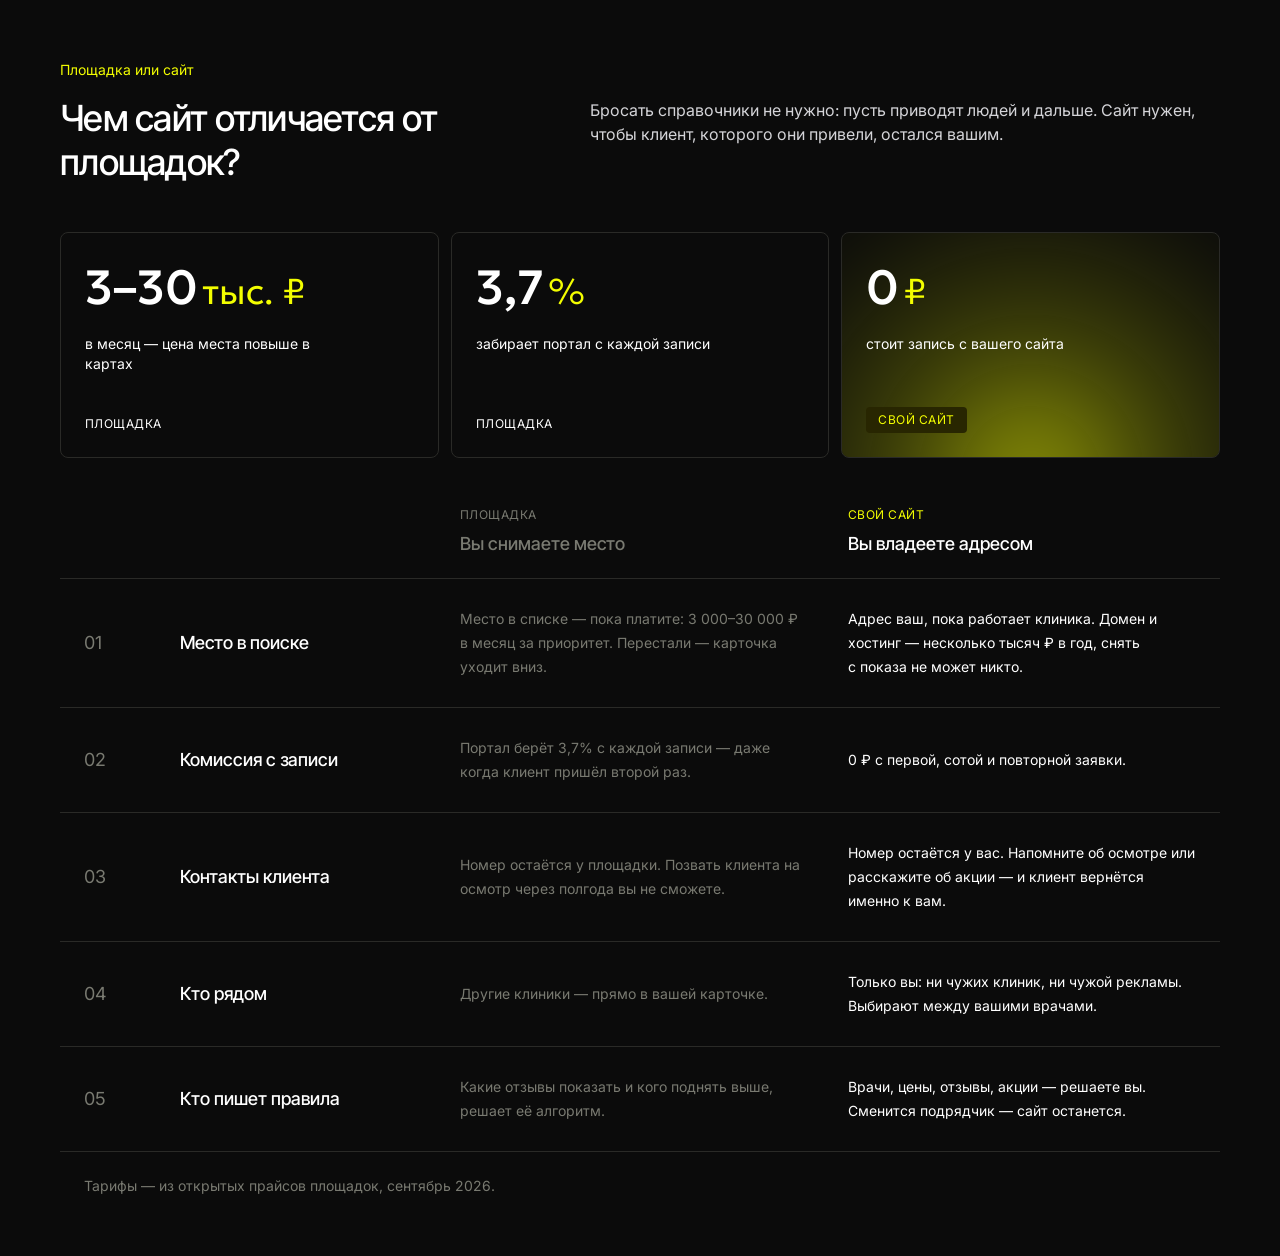
==== index.html @ f465b87d "zeeframes-vs: platform vs own site block" ====
<!DOCTYPE html>
<html lang="ru">
<head>
    <meta charset="UTF-8">
    <meta name="viewport" content="width=device-width, initial-scale=1">
    <title>Площадка или свой сайт — ZeeFrames</title>
    <link rel="preconnect" href="https://fonts.googleapis.com">
    <link rel="preconnect" href="https://fonts.gstatic.com" crossorigin>
    <link href="https://fonts.googleapis.com/css2?family=Geologica:wght@300;400;500&family=Inter+Tight:wght@400;500;600&family=Inter:wght@400;500;600&display=swap" rel="stylesheet">
    <link rel="stylesheet" href="vs.css?v=1">
    <style>html, body { margin: 0; background: #0B0B0B; }</style>
</head>
<body>
<script>if (/[?&]theme=light/.test(location.search)) document.addEventListener("DOMContentLoaded", function () { document.querySelector(".zvs").classList.add("zvs--light"); document.body.style.background = "#FAF9F4"; });</script>

<section class="zvs" id="platform-vs-site" aria-labelledby="zvs-title">
    <div class="zvs-container">

        <header class="zvs-head">
            <div>
                <p class="zvs-eyebrow">Площадка или сайт</p>
                <h2 class="zvs-title" id="zvs-title">Чем сайт отличается от площадок?</h2>
            </div>
            <p class="zvs-desc">Бросать справочники не нужно: пусть приводят людей и дальше. Сайт нужен, чтобы клиент, которого они привели, остался вашим.</p>
        </header>

        <ul class="zvs-stats">
            <li class="zvs-stat">
                <div>
                    <p class="zvs-num">3–30<em>тыс.&nbsp;₽</em></p>
                    <p class="zvs-num-label">в месяц — цена места повыше в картах</p>
                </div>
                <span class="zvs-tag">Площадка</span>
            </li>
            <li class="zvs-stat">
                <div>
                    <p class="zvs-num">3,7<em>%</em></p>
                    <p class="zvs-num-label">забирает портал с каждой записи</p>
                </div>
                <span class="zvs-tag">Площадка</span>
            </li>
            <li class="zvs-stat zvs-stat--hero">
                <div>
                    <p class="zvs-num">0<em>₽</em></p>
                    <p class="zvs-num-label">стоит запись с вашего сайта</p>
                </div>
                <span class="zvs-tag">Свой сайт</span>
            </li>
        </ul>

        <div class="zvs-cols" aria-hidden="true">
            <span><span class="zvs-col-label">Площадка</span><span class="zvs-col-title">Вы снимаете место</span></span>
            <span class="is-own"><span class="zvs-col-label">Свой сайт</span><span class="zvs-col-title">Вы владеете адресом</span></span>
        </div>

        <ol class="zvs-rows">
            <li class="zvs-row">
                <span class="zvs-n" aria-hidden="true">01</span>
                <h3 class="zvs-topic">Место в поиске</h3>
                <dl class="zvs-pair">
                    <div><dt>Площадка</dt><dd>Место в списке — пока платите: <span class="zvs-nw">3&nbsp;000–30&nbsp;000&nbsp;₽</span> в&nbsp;месяц за приоритет. Перестали — карточка уходит вниз.</dd></div>
                    <div><dt class="is-own">Свой сайт</dt><dd class="is-own">Адрес ваш, пока работает клиника. Домен и хостинг — несколько тысяч ₽ в&nbsp;год, снять с&nbsp;показа не может никто.</dd></div>
                </dl>
            </li>
            <li class="zvs-row">
                <span class="zvs-n" aria-hidden="true">02</span>
                <h3 class="zvs-topic">Комиссия с записи</h3>
                <dl class="zvs-pair">
                    <div><dt>Площадка</dt><dd>Портал берёт 3,7% с каждой записи — даже когда клиент пришёл второй раз.</dd></div>
                    <div><dt class="is-own">Свой сайт</dt><dd class="is-own">0&nbsp;₽ с первой, сотой и повторной заявки.</dd></div>
                </dl>
            </li>
            <li class="zvs-row">
                <span class="zvs-n" aria-hidden="true">03</span>
                <h3 class="zvs-topic">Контакты клиента</h3>
                <dl class="zvs-pair">
                    <div><dt>Площадка</dt><dd>Номер остаётся у площадки. Позвать клиента на осмотр через полгода вы не сможете.</dd></div>
                    <div><dt class="is-own">Свой сайт</dt><dd class="is-own">Номер остаётся у вас. Напомните об осмотре или расскажите об акции — и клиент вернётся именно к вам.</dd></div>
                </dl>
            </li>
            <li class="zvs-row">
                <span class="zvs-n" aria-hidden="true">04</span>
                <h3 class="zvs-topic">Кто рядом</h3>
                <dl class="zvs-pair">
                    <div><dt>Площадка</dt><dd>Другие клиники — прямо в вашей карточке.</dd></div>
                    <div><dt class="is-own">Свой сайт</dt><dd class="is-own">Только вы: ни чужих клиник, ни чужой рекламы. Выбирают между вашими врачами.</dd></div>
                </dl>
            </li>
            <li class="zvs-row">
                <span class="zvs-n" aria-hidden="true">05</span>
                <h3 class="zvs-topic">Кто пишет правила</h3>
                <dl class="zvs-pair">
                    <div><dt>Площадка</dt><dd>Какие отзывы показать и кого поднять выше, решает её алгоритм.</dd></div>
                    <div><dt class="is-own">Свой сайт</dt><dd class="is-own">Врачи, цены, отзывы, акции — решаете вы. Сменится подрядчик — сайт останется.</dd></div>
                </dl>
            </li>
        </ol>

        <p class="zvs-note">Тарифы — из открытых прайсов площадок, сентябрь 2026.</p>

    </div>
</section>

</body>
</html>
---- vs.css ----
/* ZeeFrames — "Platform vs your own site" comparison
   Namespaced with .zvs-* so it can be dropped into any page of zeeframes.com.
   Built from the site's own parts:
   - section header of the service pages (.tool-section-header: lime eyebrow,
     .agency-section-title, muted paragraph on the right);
   - stat cards of the /about hero (.about-card-common, .hero-counter with the
     lime "+" in weight 300, the lime glow of the "10+" card);
   - numbered rows of "Six reasons why 90% of our clients come back" on /about
     (.value-item: 01 / title / muted text, 0.6 px hairlines, lime on hover);
   - uppercase card label of "Three types of work" (.work-type-card__label).
   Default is the dark section; add .zvs--light for the cream one. */

.zvs {
    --zvs-primary: var(--color-primary, #F3FE00);
    --zvs-bg: var(--color-black-300, #0B0B0B);
    --zvs-card: var(--color-black-300, #0B0B0B);
    --zvs-line: var(--color-base-border, #2A2A27);
    --zvs-ink: var(--color-white, #FFFFFF);
    --zvs-ink-2: var(--color-gray-165, #D4D4D8);
    --zvs-muted: var(--color-base-muted, #797A71);
    --zvs-eyebrow: var(--color-primary, #F3FE00);
    --zvs-sign: var(--color-primary, #F3FE00);
    --zvs-hover-ink: var(--color-black-300, #0B0B0B);
    --zvs-hover-ink-2: #0E0E00;
    --zvs-chip-bg: var(--color-base-primary-fg, #282601);
    --zvs-chip-ink: var(--color-primary, #F3FE00);
    --zvs-focus: var(--color-primary, #F3FE00);
    --zvs-glow: radial-gradient(circle,
        rgba(243, 254, 0, .75) 0%, rgba(243, 254, 0, .35) 20%,
        rgba(243, 254, 0, .15) 45%, rgba(243, 254, 0, .05) 70%, transparent 100%);

    position: relative;
    padding: 60px 0;
    background-color: var(--zvs-bg);
    color: var(--zvs-ink);
    font-family: "Inter Tight", sans-serif;
    font-weight: 400;
    -webkit-font-smoothing: antialiased;
}

/* cream section, as Process / Use Cases on the service pages */
.zvs--light {
    --zvs-bg: var(--color-cream-white, #FAF9F4);
    --zvs-card: var(--color-white, #FFFFFF);
    --zvs-line: var(--color-gray-410, #CDCDCD);
    --zvs-ink: var(--color-gray-800, #27272A);
    --zvs-ink-2: var(--color-gray-650, #52525B);
    --zvs-muted: var(--color-base-muted, #797A71);
    --zvs-eyebrow: var(--color-gray-900, #18181B);
    --zvs-sign: var(--color-gray-900, #18181B);
    --zvs-chip-bg: var(--color-gray-900, #18181B);
    --zvs-chip-ink: var(--color-white, #FFFFFF);
    --zvs-focus: var(--color-gray-900, #18181B);
}

.zvs *,
.zvs *::before,
.zvs *::after {
    box-sizing: border-box;
    margin: 0;
    padding: 0;
}

.zvs ul,
.zvs ol {
    list-style: none;
}

.zvs :focus-visible {
    outline: 2px solid var(--zvs-focus);
    outline-offset: 2px;
}

.zvs-container {
    max-width: 1400px;
    margin: 0 auto;
    padding: 0 var(--zvs-gutter, 60px);
}

/* ── Section header: .tool-section-header of the service pages ── */

.zvs-head {
    display: flex;
    justify-content: space-between;
    align-items: center;
    gap: 32px;
    padding-bottom: 48px;
}

.zvs-eyebrow {
    font-family: Inter, sans-serif;
    font-size: 14px;
    line-height: 20px;
    font-weight: 400;
    color: var(--zvs-eyebrow);
}

.zvs-title {
    max-width: 446px;
    margin-top: 16px;
    font-size: 36px;
    line-height: 44px;
    font-weight: 500;
    letter-spacing: -0.72px;
    color: var(--zvs-ink);
}

.zvs-desc {
    max-width: 630px;
    font-family: Inter, sans-serif;
    font-size: 16px;
    line-height: 24px;
    color: var(--zvs-ink-2);
}

/* ── Stats: the cards of the /about hero ── */

.zvs-stats {
    display: grid;
    grid-template-columns: repeat(3, minmax(0, 1fr));
    gap: 12px;
    margin-bottom: 48px;
}

.zvs-stat {
    position: relative;
    display: flex;
    flex-direction: column;
    justify-content: space-between;
    gap: 40px;
    min-height: 226px;
    padding: 24px;
    border: 0.6px solid var(--zvs-line);
    border-radius: 8px;
    background: var(--zvs-card);
    overflow: hidden;
}

/* the glow of the "10+ Years" card, from the lower middle */
.zvs-stat--hero::before {
    content: "";
    position: absolute;
    left: 50%;
    bottom: -300px;
    width: 560px;
    height: 560px;
    margin-left: -280px;
    border-radius: 50%;
    background: var(--zvs-glow);
    filter: blur(50px);
    pointer-events: none;
}

.zvs-stat > * {
    position: relative;
}

/* .hero-counter + .text_primary.fs_36.fw_300 */
.zvs-num {
    display: flex;
    align-items: baseline;
    font-family: Geologica, "Inter Tight", sans-serif;
    font-size: 48px;
    line-height: 60px;
    font-weight: 500;
    color: var(--zvs-ink);
    white-space: nowrap;
}

.zvs-num em {
    margin-left: 4px;
    font-style: normal;
    font-size: 36px;
    font-weight: 300;
    color: var(--zvs-sign);
}

.zvs-num-label {
    max-width: 240px;
    margin-top: 12px;
    font-family: Inter, sans-serif;
    font-size: 14px;
    line-height: 20px;
    color: var(--zvs-ink);
}

/* DELIVERY / SUCCESS under the numbers; the hero one is the dark chip of EXPERIENCE */
.zvs-tag {
    align-self: flex-start;
    font-family: Inter, sans-serif;
    font-size: 12px;
    line-height: 18px;
    letter-spacing: 0.48px;
    text-transform: uppercase;
    color: var(--zvs-ink);
}

.zvs-stat--hero .zvs-tag {
    padding: 4px 12px;
    border-radius: 4px;
    background: var(--zvs-chip-bg);
    color: var(--zvs-chip-ink);
}

/* ── Rows: .value-item of "Six reasons" ── */

.zvs-cols,
.zvs-row {
    display: grid;
    grid-template-columns: 56px minmax(0, 240px) minmax(0, 1fr) minmax(0, 1fr);
    column-gap: 40px;
    padding: 0 24px;
}

.zvs-cols {
    padding-bottom: 20px;
}

.zvs-cols > span:first-child {
    grid-column: 3;
}

.zvs-col-label {
    display: block;
    font-family: Inter, sans-serif;
    font-size: 12px;
    line-height: 18px;
    letter-spacing: 0.48px;
    text-transform: uppercase;
    color: var(--zvs-muted);
}

.zvs-col-title {
    display: block;
    margin-top: 6px;
    font-size: 18px;
    line-height: 28px;
    font-weight: 500;
    color: var(--zvs-muted);
}

.zvs-cols .is-own .zvs-col-label { color: var(--zvs-eyebrow); }
.zvs-cols .is-own .zvs-col-title { color: var(--zvs-ink); }

.zvs-row {
    align-items: center;
    padding-top: 28px;
    padding-bottom: 28px;
    border-top: 0.6px solid var(--zvs-line);
}

.zvs-row:last-child {
    border-bottom: 0.6px solid var(--zvs-line);
}

.zvs-row:hover {
    background-color: var(--zvs-primary);
}

.zvs-n {
    font-family: Inter, sans-serif;
    font-size: 18px;
    line-height: 28px;
    color: var(--zvs-muted);
}

.zvs-topic {
    font-size: 18px;
    line-height: 28px;
    font-weight: 500;
    color: var(--zvs-ink);
}

.zvs-pair {
    display: contents;
}

/* the side names are read by screen readers; on phones they are shown */
.zvs-pair dt {
    position: absolute;
    width: 1px;
    height: 1px;
    overflow: hidden;
    clip: rect(0 0 0 0);
    white-space: nowrap;
}

.zvs-pair dd {
    font-family: Inter, sans-serif;
    font-size: 14px;
    line-height: 24px;
    color: var(--zvs-muted);
}

.zvs-nw {
    white-space: nowrap;
}

.zvs-pair dd.is-own {
    color: var(--zvs-ink);
}

.zvs-row:hover .zvs-n,
.zvs-row:hover .zvs-pair dd { color: var(--zvs-hover-ink-2); }
.zvs-row:hover .zvs-topic,
.zvs-row:hover .zvs-pair dd.is-own { color: var(--zvs-hover-ink); }

.zvs-note {
    margin-top: 24px;
    padding: 0 24px;
    font-family: Inter, sans-serif;
    font-size: 14px;
    line-height: 20px;
    color: var(--zvs-muted);
}

/* ── Responsive ─────────────────────────────────────── */

@media (max-width: 1200px) {
    .zvs-cols,
    .zvs-row {
        grid-template-columns: 40px minmax(0, 200px) minmax(0, 1fr) minmax(0, 1fr);
        column-gap: 32px;
    }
}

@media (max-width: 991px) {
    .zvs { --zvs-gutter: 40px; }

    .zvs-head {
        flex-direction: column;
        align-items: flex-start;
        gap: 16px;
    }

    .zvs-title,
    .zvs-desc { max-width: 100%; }

    .zvs-stat { min-height: 200px; padding: 20px; }
    .zvs-num { font-size: 40px; line-height: 48px; }
    .zvs-num em { font-size: 30px; }

    /* one row = number and topic on top, the pair side by side under them */
    .zvs-cols { display: none; }

    .zvs-row {
        grid-template-columns: minmax(0, 1fr) minmax(0, 1fr);
        column-gap: 24px;
        row-gap: 16px;
        align-items: start;
        padding: 24px 16px;
    }

    .zvs-n,
    .zvs-topic { grid-column: 1 / -1; }
    .zvs-n { margin-bottom: -12px; font-size: 14px; line-height: 20px; }

    .zvs-pair dt {
        position: static;
        width: auto;
        height: auto;
        overflow: visible;
        clip: auto;
        margin-bottom: 6px;
        font-family: Inter, sans-serif;
        font-size: 12px;
        line-height: 18px;
        letter-spacing: 0.48px;
        text-transform: uppercase;
        color: var(--zvs-muted);
    }

    .zvs-pair dt.is-own { color: var(--zvs-eyebrow); }
    .zvs-pair > div { min-width: 0; }
    .zvs-row:hover .zvs-pair dt { color: var(--zvs-hover-ink-2); }

    .zvs-note { padding: 0 16px; }
}

@media (max-width: 767px) {
    .zvs-stats { grid-template-columns: minmax(0, 1fr); gap: 12px; }
    .zvs-stat { min-height: 0; gap: 32px; }
    .zvs-stat--hero { min-height: 220px; }
}

@media (max-width: 575px) {
    .zvs { --zvs-gutter: 24px; padding: 24px 0; }

    .zvs-head { padding-bottom: 24px; }

    .zvs-title {
        margin-top: 8px;
        font-size: 24px;
        line-height: 32px;
    }

    .zvs-desc { font-size: 14px; line-height: 20px; }
    .zvs-stats { margin-bottom: 32px; }

    .zvs-row {
        grid-template-columns: minmax(0, 1fr);
        row-gap: 12px;
        padding: 24px 16px;
    }

    .zvs-pair dd { font-size: 14px; line-height: 20px; }
}
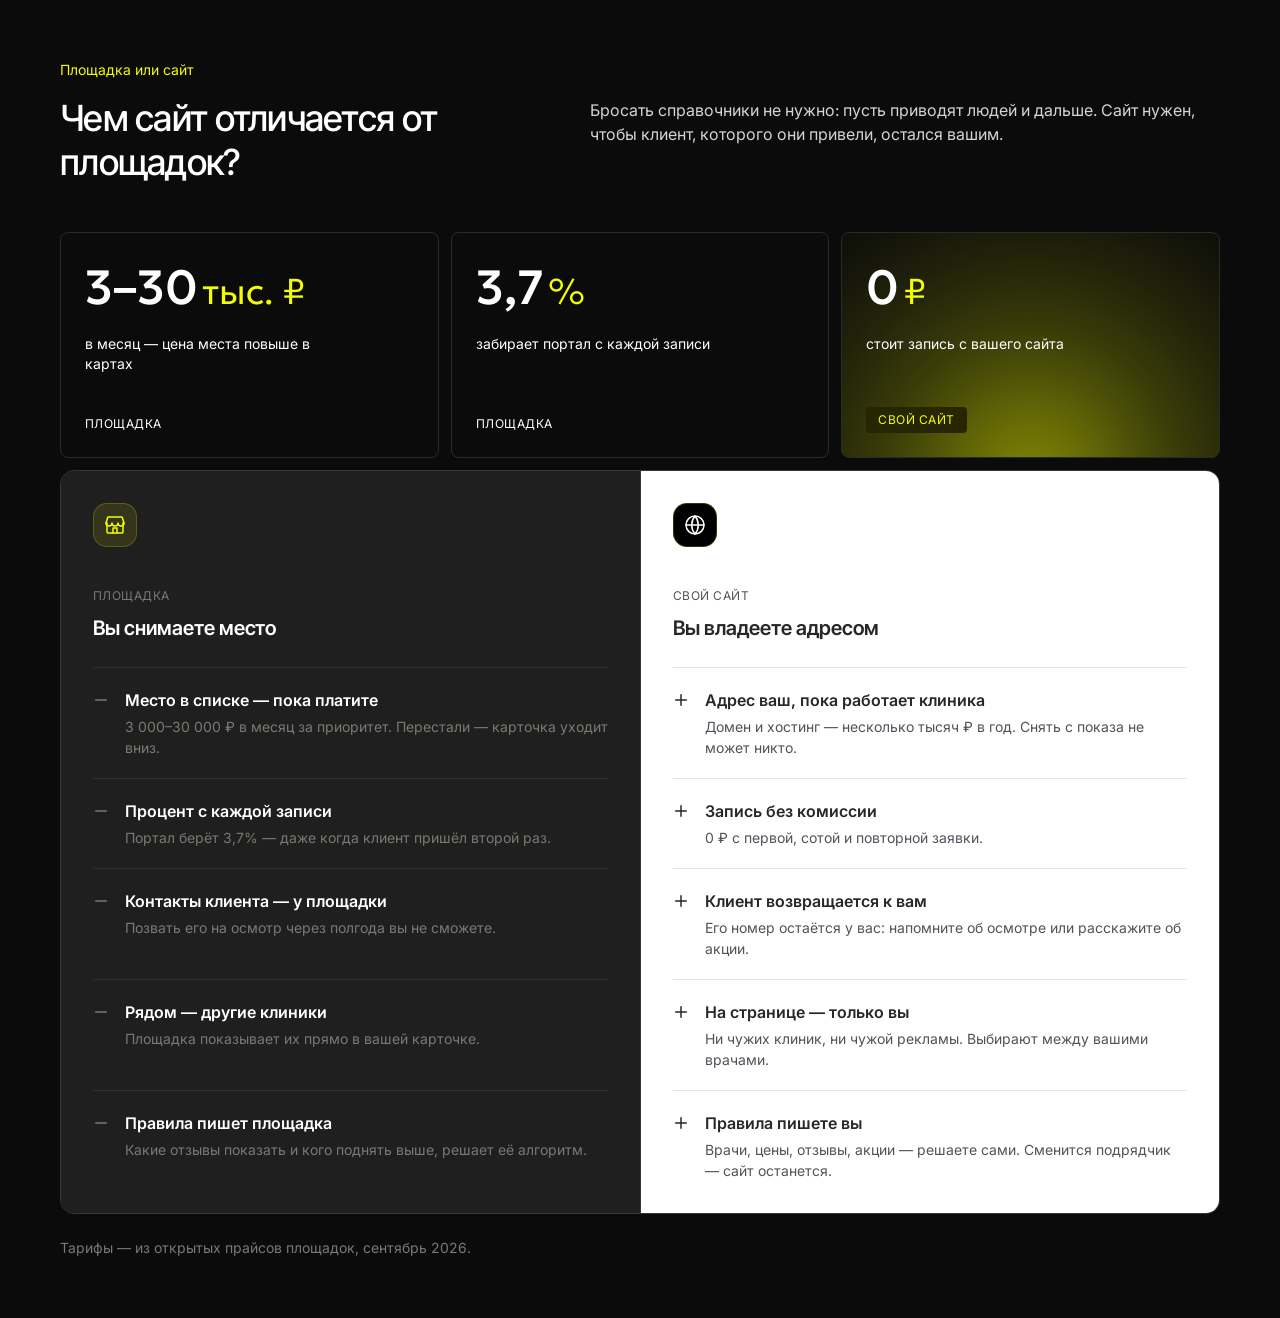
==== commit 54573d56: "Two lists: platform minuses and own site pluses" ====
--- a/index.html
+++ b/index.html
@@ -1,105 +1,118 @@
-<!DOCTYPE html>
-<html lang="ru">
-<head>
-    <meta charset="UTF-8">
-    <meta name="viewport" content="width=device-width, initial-scale=1">
-    <title>Площадка или свой сайт — ZeeFrames</title>
-    <link rel="preconnect" href="https://fonts.googleapis.com">
-    <link rel="preconnect" href="https://fonts.gstatic.com" crossorigin>
-    <link href="https://fonts.googleapis.com/css2?family=Geologica:wght@300;400;500&family=Inter+Tight:wght@400;500;600&family=Inter:wght@400;500;600&display=swap" rel="stylesheet">
-    <link rel="stylesheet" href="vs.css?v=1">
-    <style>html, body { margin: 0; background: #0B0B0B; }</style>
-</head>
-<body>
-<script>if (/[?&]theme=light/.test(location.search)) document.addEventListener("DOMContentLoaded", function () { document.querySelector(".zvs").classList.add("zvs--light"); document.body.style.background = "#FAF9F4"; });</script>
-
-<section class="zvs" id="platform-vs-site" aria-labelledby="zvs-title">
-    <div class="zvs-container">
-
-        <header class="zvs-head">
-            <div>
-                <p class="zvs-eyebrow">Площадка или сайт</p>
-                <h2 class="zvs-title" id="zvs-title">Чем сайт отличается от площадок?</h2>
-            </div>
-            <p class="zvs-desc">Бросать справочники не нужно: пусть приводят людей и дальше. Сайт нужен, чтобы клиент, которого они привели, остался вашим.</p>
-        </header>
-
-        <ul class="zvs-stats">
-            <li class="zvs-stat">
-                <div>
-                    <p class="zvs-num">3–30<em>тыс.&nbsp;₽</em></p>
-                    <p class="zvs-num-label">в месяц — цена места повыше в картах</p>
-                </div>
-                <span class="zvs-tag">Площадка</span>
-            </li>
-            <li class="zvs-stat">
-                <div>
-                    <p class="zvs-num">3,7<em>%</em></p>
-                    <p class="zvs-num-label">забирает портал с каждой записи</p>
-                </div>
-                <span class="zvs-tag">Площадка</span>
-            </li>
-            <li class="zvs-stat zvs-stat--hero">
-                <div>
-                    <p class="zvs-num">0<em>₽</em></p>
-                    <p class="zvs-num-label">стоит запись с вашего сайта</p>
-                </div>
-                <span class="zvs-tag">Свой сайт</span>
-            </li>
-        </ul>
-
-        <div class="zvs-cols" aria-hidden="true">
-            <span><span class="zvs-col-label">Площадка</span><span class="zvs-col-title">Вы снимаете место</span></span>
-            <span class="is-own"><span class="zvs-col-label">Свой сайт</span><span class="zvs-col-title">Вы владеете адресом</span></span>
-        </div>
-
-        <ol class="zvs-rows">
-            <li class="zvs-row">
-                <span class="zvs-n" aria-hidden="true">01</span>
-                <h3 class="zvs-topic">Место в поиске</h3>
-                <dl class="zvs-pair">
-                    <div><dt>Площадка</dt><dd>Место в списке — пока платите: <span class="zvs-nw">3&nbsp;000–30&nbsp;000&nbsp;₽</span> в&nbsp;месяц за приоритет. Перестали — карточка уходит вниз.</dd></div>
-                    <div><dt class="is-own">Свой сайт</dt><dd class="is-own">Адрес ваш, пока работает клиника. Домен и хостинг — несколько тысяч ₽ в&nbsp;год, снять с&nbsp;показа не может никто.</dd></div>
-                </dl>
-            </li>
-            <li class="zvs-row">
-                <span class="zvs-n" aria-hidden="true">02</span>
-                <h3 class="zvs-topic">Комиссия с записи</h3>
-                <dl class="zvs-pair">
-                    <div><dt>Площадка</dt><dd>Портал берёт 3,7% с каждой записи — даже когда клиент пришёл второй раз.</dd></div>
-                    <div><dt class="is-own">Свой сайт</dt><dd class="is-own">0&nbsp;₽ с первой, сотой и повторной заявки.</dd></div>
-                </dl>
-            </li>
-            <li class="zvs-row">
-                <span class="zvs-n" aria-hidden="true">03</span>
-                <h3 class="zvs-topic">Контакты клиента</h3>
-                <dl class="zvs-pair">
-                    <div><dt>Площадка</dt><dd>Номер остаётся у площадки. Позвать клиента на осмотр через полгода вы не сможете.</dd></div>
-                    <div><dt class="is-own">Свой сайт</dt><dd class="is-own">Номер остаётся у вас. Напомните об осмотре или расскажите об акции — и клиент вернётся именно к вам.</dd></div>
-                </dl>
-            </li>
-            <li class="zvs-row">
-                <span class="zvs-n" aria-hidden="true">04</span>
-                <h3 class="zvs-topic">Кто рядом</h3>
-                <dl class="zvs-pair">
-                    <div><dt>Площадка</dt><dd>Другие клиники — прямо в вашей карточке.</dd></div>
-                    <div><dt class="is-own">Свой сайт</dt><dd class="is-own">Только вы: ни чужих клиник, ни чужой рекламы. Выбирают между вашими врачами.</dd></div>
-                </dl>
-            </li>
-            <li class="zvs-row">
-                <span class="zvs-n" aria-hidden="true">05</span>
-                <h3 class="zvs-topic">Кто пишет правила</h3>
-                <dl class="zvs-pair">
-                    <div><dt>Площадка</dt><dd>Какие отзывы показать и кого поднять выше, решает её алгоритм.</dd></div>
-                    <div><dt class="is-own">Свой сайт</dt><dd class="is-own">Врачи, цены, отзывы, акции — решаете вы. Сменится подрядчик — сайт останется.</dd></div>
-                </dl>
-            </li>
-        </ol>
-
-        <p class="zvs-note">Тарифы — из открытых прайсов площадок, сентябрь 2026.</p>
-
-    </div>
-</section>
-
-</body>
-</html>
+<!DOCTYPE html>
+<html lang="ru">
+<head>
+    <meta charset="UTF-8">
+    <meta name="viewport" content="width=device-width, initial-scale=1">
+    <title>Площадка или свой сайт — ZeeFrames</title>
+    <link rel="preconnect" href="https://fonts.googleapis.com">
+    <link rel="preconnect" href="https://fonts.gstatic.com" crossorigin>
+    <link href="https://fonts.googleapis.com/css2?family=Geologica:wght@300;400;500&family=Inter+Tight:wght@400;500;600&family=Inter:wght@400;500;600&display=swap" rel="stylesheet">
+    <link rel="stylesheet" href="vs.css?v=2">
+    <style>html, body { margin: 0; background: #0B0B0B; }</style>
+</head>
+<body>
+<script>if (/[?&]theme=light/.test(location.search)) document.addEventListener("DOMContentLoaded", function () { document.querySelector(".zvs").classList.add("zvs--light"); document.body.style.background = "#FAF9F4"; });</script>
+
+<section class="zvs" id="platform-vs-site" aria-labelledby="zvs-title">
+    <div class="zvs-container">
+
+        <header class="zvs-head">
+            <div>
+                <p class="zvs-eyebrow">Площадка или сайт</p>
+                <h2 class="zvs-title" id="zvs-title">Чем сайт отличается от площадок?</h2>
+            </div>
+            <p class="zvs-desc">Бросать справочники не нужно: пусть приводят людей и дальше. Сайт нужен, чтобы клиент, которого они привели, остался вашим.</p>
+        </header>
+
+        <ul class="zvs-stats">
+            <li class="zvs-stat">
+                <div>
+                    <p class="zvs-num">3–30<em>тыс.&nbsp;₽</em></p>
+                    <p class="zvs-num-label">в месяц — цена места повыше в картах</p>
+                </div>
+                <span class="zvs-tag">Площадка</span>
+            </li>
+            <li class="zvs-stat">
+                <div>
+                    <p class="zvs-num">3,7<em>%</em></p>
+                    <p class="zvs-num-label">забирает портал с каждой записи</p>
+                </div>
+                <span class="zvs-tag">Площадка</span>
+            </li>
+            <li class="zvs-stat zvs-stat--hero">
+                <div>
+                    <p class="zvs-num">0<em>₽</em></p>
+                    <p class="zvs-num-label">стоит запись с вашего сайта</p>
+                </div>
+                <span class="zvs-tag">Свой сайт</span>
+            </li>
+        </ul>
+
+        <div class="zvs-board">
+            <section class="zvs-side zvs-side--them" aria-labelledby="zvs-them">
+                <header class="zvs-side-head">
+                    <span class="zvs-icon" aria-hidden="true"><svg viewBox="0 0 24 24"><path d="M4 10v9a1 1 0 0 0 1 1h14a1 1 0 0 0 1-1v-9"/><path d="M3 10l1.6-5.2A1 1 0 0 1 5.6 4h12.8a1 1 0 0 1 1 .8L21 10"/><path d="M3 10a3 3 0 0 0 6 0 3 3 0 0 0 6 0 3 3 0 0 0 6 0"/><path d="M10 20v-5h4v5"/></svg></span>
+                    <p class="zvs-label">Площадка</p>
+                    <h3 class="zvs-side-title" id="zvs-them">Вы снимаете место</h3>
+                </header>
+                <ul class="zvs-list" aria-label="Минусы площадки">
+                    <li class="zvs-item">
+                        <svg class="zvs-mark" viewBox="0 0 16 16" aria-hidden="true"><path d="M2.667 8h10.666"/></svg>
+                        <div><h4 class="zvs-item-title">Место в списке — пока платите</h4><p class="zvs-item-text"><span class="zvs-nw">3&nbsp;000–30&nbsp;000&nbsp;₽</span> в&nbsp;месяц за приоритет. Перестали — карточка уходит вниз.</p></div>
+                    </li>
+                    <li class="zvs-item">
+                        <svg class="zvs-mark" viewBox="0 0 16 16" aria-hidden="true"><path d="M2.667 8h10.666"/></svg>
+                        <div><h4 class="zvs-item-title">Процент с каждой записи</h4><p class="zvs-item-text">Портал берёт 3,7% — даже когда клиент пришёл второй раз.</p></div>
+                    </li>
+                    <li class="zvs-item">
+                        <svg class="zvs-mark" viewBox="0 0 16 16" aria-hidden="true"><path d="M2.667 8h10.666"/></svg>
+                        <div><h4 class="zvs-item-title">Контакты клиента — у площадки</h4><p class="zvs-item-text">Позвать его на осмотр через полгода вы не сможете.</p></div>
+                    </li>
+                    <li class="zvs-item">
+                        <svg class="zvs-mark" viewBox="0 0 16 16" aria-hidden="true"><path d="M2.667 8h10.666"/></svg>
+                        <div><h4 class="zvs-item-title">Рядом — другие клиники</h4><p class="zvs-item-text">Площадка показывает их прямо в вашей карточке.</p></div>
+                    </li>
+                    <li class="zvs-item">
+                        <svg class="zvs-mark" viewBox="0 0 16 16" aria-hidden="true"><path d="M2.667 8h10.666"/></svg>
+                        <div><h4 class="zvs-item-title">Правила пишет площадка</h4><p class="zvs-item-text">Какие отзывы показать и кого поднять выше, решает её алгоритм.</p></div>
+                    </li>
+                </ul>
+            </section>
+            <section class="zvs-side zvs-side--own" aria-labelledby="zvs-own">
+                <header class="zvs-side-head">
+                    <span class="zvs-icon" aria-hidden="true"><svg viewBox="0 0 24 24"><circle cx="12" cy="12" r="9"/><path d="M3 12h18"/><path d="M12 3a14 14 0 0 1 0 18 14 14 0 0 1 0-18z"/></svg></span>
+                    <p class="zvs-label">Свой сайт</p>
+                    <h3 class="zvs-side-title" id="zvs-own">Вы владеете адресом</h3>
+                </header>
+                <ul class="zvs-list" aria-label="Плюсы своего сайта">
+                    <li class="zvs-item">
+                        <svg class="zvs-mark" viewBox="0 0 16 16" aria-hidden="true"><path d="M8 2.667v10.666"/><path d="M2.667 8h10.666"/></svg>
+                        <div><h4 class="zvs-item-title">Адрес ваш, пока работает клиника</h4><p class="zvs-item-text">Домен и хостинг — несколько тысяч ₽ в&nbsp;год. Снять с&nbsp;показа не может никто.</p></div>
+                    </li>
+                    <li class="zvs-item">
+                        <svg class="zvs-mark" viewBox="0 0 16 16" aria-hidden="true"><path d="M8 2.667v10.666"/><path d="M2.667 8h10.666"/></svg>
+                        <div><h4 class="zvs-item-title">Запись без комиссии</h4><p class="zvs-item-text">0&nbsp;₽ с первой, сотой и повторной заявки.</p></div>
+                    </li>
+                    <li class="zvs-item">
+                        <svg class="zvs-mark" viewBox="0 0 16 16" aria-hidden="true"><path d="M8 2.667v10.666"/><path d="M2.667 8h10.666"/></svg>
+                        <div><h4 class="zvs-item-title">Клиент возвращается к вам</h4><p class="zvs-item-text">Его номер остаётся у вас: напомните об осмотре или расскажите об акции.</p></div>
+                    </li>
+                    <li class="zvs-item">
+                        <svg class="zvs-mark" viewBox="0 0 16 16" aria-hidden="true"><path d="M8 2.667v10.666"/><path d="M2.667 8h10.666"/></svg>
+                        <div><h4 class="zvs-item-title">На странице — только вы</h4><p class="zvs-item-text">Ни чужих клиник, ни чужой рекламы. Выбирают между вашими врачами.</p></div>
+                    </li>
+                    <li class="zvs-item">
+                        <svg class="zvs-mark" viewBox="0 0 16 16" aria-hidden="true"><path d="M8 2.667v10.666"/><path d="M2.667 8h10.666"/></svg>
+                        <div><h4 class="zvs-item-title">Правила пишете вы</h4><p class="zvs-item-text">Врачи, цены, отзывы, акции — решаете сами. Сменится подрядчик — сайт останется.</p></div>
+                    </li>
+                </ul>
+            </section>
+        </div>
+
+        <p class="zvs-note">Тарифы — из открытых прайсов площадок, сентябрь 2026.</p>
+
+    </div>
+</section>
+
+</body>
+</html>
--- a/vs.css
+++ b/vs.css
@@ -1,407 +1,480 @@
-/* ZeeFrames — "Platform vs your own site" comparison
-   Namespaced with .zvs-* so it can be dropped into any page of zeeframes.com.
-   Built from the site's own parts:
-   - section header of the service pages (.tool-section-header: lime eyebrow,
-     .agency-section-title, muted paragraph on the right);
-   - stat cards of the /about hero (.about-card-common, .hero-counter with the
-     lime "+" in weight 300, the lime glow of the "10+" card);
-   - numbered rows of "Six reasons why 90% of our clients come back" on /about
-     (.value-item: 01 / title / muted text, 0.6 px hairlines, lime on hover);
-   - uppercase card label of "Three types of work" (.work-type-card__label).
-   Default is the dark section; add .zvs--light for the cream one. */
-
-.zvs {
-    --zvs-primary: var(--color-primary, #F3FE00);
-    --zvs-bg: var(--color-black-300, #0B0B0B);
-    --zvs-card: var(--color-black-300, #0B0B0B);
-    --zvs-line: var(--color-base-border, #2A2A27);
-    --zvs-ink: var(--color-white, #FFFFFF);
-    --zvs-ink-2: var(--color-gray-165, #D4D4D8);
-    --zvs-muted: var(--color-base-muted, #797A71);
-    --zvs-eyebrow: var(--color-primary, #F3FE00);
-    --zvs-sign: var(--color-primary, #F3FE00);
-    --zvs-hover-ink: var(--color-black-300, #0B0B0B);
-    --zvs-hover-ink-2: #0E0E00;
-    --zvs-chip-bg: var(--color-base-primary-fg, #282601);
-    --zvs-chip-ink: var(--color-primary, #F3FE00);
-    --zvs-focus: var(--color-primary, #F3FE00);
-    --zvs-glow: radial-gradient(circle,
-        rgba(243, 254, 0, .75) 0%, rgba(243, 254, 0, .35) 20%,
-        rgba(243, 254, 0, .15) 45%, rgba(243, 254, 0, .05) 70%, transparent 100%);
-
-    position: relative;
-    padding: 60px 0;
-    background-color: var(--zvs-bg);
-    color: var(--zvs-ink);
-    font-family: "Inter Tight", sans-serif;
-    font-weight: 400;
-    -webkit-font-smoothing: antialiased;
-}
-
-/* cream section, as Process / Use Cases on the service pages */
-.zvs--light {
-    --zvs-bg: var(--color-cream-white, #FAF9F4);
-    --zvs-card: var(--color-white, #FFFFFF);
-    --zvs-line: var(--color-gray-410, #CDCDCD);
-    --zvs-ink: var(--color-gray-800, #27272A);
-    --zvs-ink-2: var(--color-gray-650, #52525B);
-    --zvs-muted: var(--color-base-muted, #797A71);
-    --zvs-eyebrow: var(--color-gray-900, #18181B);
-    --zvs-sign: var(--color-gray-900, #18181B);
-    --zvs-chip-bg: var(--color-gray-900, #18181B);
-    --zvs-chip-ink: var(--color-white, #FFFFFF);
-    --zvs-focus: var(--color-gray-900, #18181B);
-}
-
-.zvs *,
-.zvs *::before,
-.zvs *::after {
-    box-sizing: border-box;
-    margin: 0;
-    padding: 0;
-}
-
-.zvs ul,
-.zvs ol {
-    list-style: none;
-}
-
-.zvs :focus-visible {
-    outline: 2px solid var(--zvs-focus);
-    outline-offset: 2px;
-}
-
-.zvs-container {
-    max-width: 1400px;
-    margin: 0 auto;
-    padding: 0 var(--zvs-gutter, 60px);
-}
-
-/* ── Section header: .tool-section-header of the service pages ── */
-
-.zvs-head {
-    display: flex;
-    justify-content: space-between;
-    align-items: center;
-    gap: 32px;
-    padding-bottom: 48px;
-}
-
-.zvs-eyebrow {
-    font-family: Inter, sans-serif;
-    font-size: 14px;
-    line-height: 20px;
-    font-weight: 400;
-    color: var(--zvs-eyebrow);
-}
-
-.zvs-title {
-    max-width: 446px;
-    margin-top: 16px;
-    font-size: 36px;
-    line-height: 44px;
-    font-weight: 500;
-    letter-spacing: -0.72px;
-    color: var(--zvs-ink);
-}
-
-.zvs-desc {
-    max-width: 630px;
-    font-family: Inter, sans-serif;
-    font-size: 16px;
-    line-height: 24px;
-    color: var(--zvs-ink-2);
-}
-
-/* ── Stats: the cards of the /about hero ── */
-
-.zvs-stats {
-    display: grid;
-    grid-template-columns: repeat(3, minmax(0, 1fr));
-    gap: 12px;
-    margin-bottom: 48px;
-}
-
-.zvs-stat {
-    position: relative;
-    display: flex;
-    flex-direction: column;
-    justify-content: space-between;
-    gap: 40px;
-    min-height: 226px;
-    padding: 24px;
-    border: 0.6px solid var(--zvs-line);
-    border-radius: 8px;
-    background: var(--zvs-card);
-    overflow: hidden;
-}
-
-/* the glow of the "10+ Years" card, from the lower middle */
-.zvs-stat--hero::before {
-    content: "";
-    position: absolute;
-    left: 50%;
-    bottom: -300px;
-    width: 560px;
-    height: 560px;
-    margin-left: -280px;
-    border-radius: 50%;
-    background: var(--zvs-glow);
-    filter: blur(50px);
-    pointer-events: none;
-}
-
-.zvs-stat > * {
-    position: relative;
-}
-
-/* .hero-counter + .text_primary.fs_36.fw_300 */
-.zvs-num {
-    display: flex;
-    align-items: baseline;
-    font-family: Geologica, "Inter Tight", sans-serif;
-    font-size: 48px;
-    line-height: 60px;
-    font-weight: 500;
-    color: var(--zvs-ink);
-    white-space: nowrap;
-}
-
-.zvs-num em {
-    margin-left: 4px;
-    font-style: normal;
-    font-size: 36px;
-    font-weight: 300;
-    color: var(--zvs-sign);
-}
-
-.zvs-num-label {
-    max-width: 240px;
-    margin-top: 12px;
-    font-family: Inter, sans-serif;
-    font-size: 14px;
-    line-height: 20px;
-    color: var(--zvs-ink);
-}
-
-/* DELIVERY / SUCCESS under the numbers; the hero one is the dark chip of EXPERIENCE */
-.zvs-tag {
-    align-self: flex-start;
-    font-family: Inter, sans-serif;
-    font-size: 12px;
-    line-height: 18px;
-    letter-spacing: 0.48px;
-    text-transform: uppercase;
-    color: var(--zvs-ink);
-}
-
-.zvs-stat--hero .zvs-tag {
-    padding: 4px 12px;
-    border-radius: 4px;
-    background: var(--zvs-chip-bg);
-    color: var(--zvs-chip-ink);
-}
-
-/* ── Rows: .value-item of "Six reasons" ── */
-
-.zvs-cols,
-.zvs-row {
-    display: grid;
-    grid-template-columns: 56px minmax(0, 240px) minmax(0, 1fr) minmax(0, 1fr);
-    column-gap: 40px;
-    padding: 0 24px;
-}
-
-.zvs-cols {
-    padding-bottom: 20px;
-}
-
-.zvs-cols > span:first-child {
-    grid-column: 3;
-}
-
-.zvs-col-label {
-    display: block;
-    font-family: Inter, sans-serif;
-    font-size: 12px;
-    line-height: 18px;
-    letter-spacing: 0.48px;
-    text-transform: uppercase;
-    color: var(--zvs-muted);
-}
-
-.zvs-col-title {
-    display: block;
-    margin-top: 6px;
-    font-size: 18px;
-    line-height: 28px;
-    font-weight: 500;
-    color: var(--zvs-muted);
-}
-
-.zvs-cols .is-own .zvs-col-label { color: var(--zvs-eyebrow); }
-.zvs-cols .is-own .zvs-col-title { color: var(--zvs-ink); }
-
-.zvs-row {
-    align-items: center;
-    padding-top: 28px;
-    padding-bottom: 28px;
-    border-top: 0.6px solid var(--zvs-line);
-}
-
-.zvs-row:last-child {
-    border-bottom: 0.6px solid var(--zvs-line);
-}
-
-.zvs-row:hover {
-    background-color: var(--zvs-primary);
-}
-
-.zvs-n {
-    font-family: Inter, sans-serif;
-    font-size: 18px;
-    line-height: 28px;
-    color: var(--zvs-muted);
-}
-
-.zvs-topic {
-    font-size: 18px;
-    line-height: 28px;
-    font-weight: 500;
-    color: var(--zvs-ink);
-}
-
-.zvs-pair {
-    display: contents;
-}
-
-/* the side names are read by screen readers; on phones they are shown */
-.zvs-pair dt {
-    position: absolute;
-    width: 1px;
-    height: 1px;
-    overflow: hidden;
-    clip: rect(0 0 0 0);
-    white-space: nowrap;
-}
-
-.zvs-pair dd {
-    font-family: Inter, sans-serif;
-    font-size: 14px;
-    line-height: 24px;
-    color: var(--zvs-muted);
-}
-
-.zvs-nw {
-    white-space: nowrap;
-}
-
-.zvs-pair dd.is-own {
-    color: var(--zvs-ink);
-}
-
-.zvs-row:hover .zvs-n,
-.zvs-row:hover .zvs-pair dd { color: var(--zvs-hover-ink-2); }
-.zvs-row:hover .zvs-topic,
-.zvs-row:hover .zvs-pair dd.is-own { color: var(--zvs-hover-ink); }
-
-.zvs-note {
-    margin-top: 24px;
-    padding: 0 24px;
-    font-family: Inter, sans-serif;
-    font-size: 14px;
-    line-height: 20px;
-    color: var(--zvs-muted);
-}
-
-/* ── Responsive ─────────────────────────────────────── */
-
-@media (max-width: 1200px) {
-    .zvs-cols,
-    .zvs-row {
-        grid-template-columns: 40px minmax(0, 200px) minmax(0, 1fr) minmax(0, 1fr);
-        column-gap: 32px;
-    }
-}
-
-@media (max-width: 991px) {
-    .zvs { --zvs-gutter: 40px; }
-
-    .zvs-head {
-        flex-direction: column;
-        align-items: flex-start;
-        gap: 16px;
-    }
-
-    .zvs-title,
-    .zvs-desc { max-width: 100%; }
-
-    .zvs-stat { min-height: 200px; padding: 20px; }
-    .zvs-num { font-size: 40px; line-height: 48px; }
-    .zvs-num em { font-size: 30px; }
-
-    /* one row = number and topic on top, the pair side by side under them */
-    .zvs-cols { display: none; }
-
-    .zvs-row {
-        grid-template-columns: minmax(0, 1fr) minmax(0, 1fr);
-        column-gap: 24px;
-        row-gap: 16px;
-        align-items: start;
-        padding: 24px 16px;
-    }
-
-    .zvs-n,
-    .zvs-topic { grid-column: 1 / -1; }
-    .zvs-n { margin-bottom: -12px; font-size: 14px; line-height: 20px; }
-
-    .zvs-pair dt {
-        position: static;
-        width: auto;
-        height: auto;
-        overflow: visible;
-        clip: auto;
-        margin-bottom: 6px;
-        font-family: Inter, sans-serif;
-        font-size: 12px;
-        line-height: 18px;
-        letter-spacing: 0.48px;
-        text-transform: uppercase;
-        color: var(--zvs-muted);
-    }
-
-    .zvs-pair dt.is-own { color: var(--zvs-eyebrow); }
-    .zvs-pair > div { min-width: 0; }
-    .zvs-row:hover .zvs-pair dt { color: var(--zvs-hover-ink-2); }
-
-    .zvs-note { padding: 0 16px; }
-}
-
-@media (max-width: 767px) {
-    .zvs-stats { grid-template-columns: minmax(0, 1fr); gap: 12px; }
-    .zvs-stat { min-height: 0; gap: 32px; }
-    .zvs-stat--hero { min-height: 220px; }
-}
-
-@media (max-width: 575px) {
-    .zvs { --zvs-gutter: 24px; padding: 24px 0; }
-
-    .zvs-head { padding-bottom: 24px; }
-
-    .zvs-title {
-        margin-top: 8px;
-        font-size: 24px;
-        line-height: 32px;
-    }
-
-    .zvs-desc { font-size: 14px; line-height: 20px; }
-    .zvs-stats { margin-bottom: 32px; }
-
-    .zvs-row {
-        grid-template-columns: minmax(0, 1fr);
-        row-gap: 12px;
-        padding: 24px 16px;
-    }
-
-    .zvs-pair dd { font-size: 14px; line-height: 20px; }
-}
+/* ZeeFrames — "Platform vs your own site" comparison
+   Namespaced with .zvs-* so it can be dropped into any page of zeeframes.com.
+   Built from the site's own parts:
+   - section header of the service pages (.tool-section-header: lime eyebrow,
+     .agency-section-title, muted paragraph on the right);
+   - stat cards of the /about hero (.about-card-common, .hero-counter with the
+     lime "+" in weight 300, the lime glow of the "10+" card);
+   - the "What's included" bento of the service pages (.services-offer-grid):
+     a dark cell (.service-offer-card, lime glow on hover) next to the white
+     CTA cell (.service-offer-cta, lime on hover), 44 px icon boxes (.card-icon);
+   - the minus / plus icons and hairline rows of the FAQ (.faq-item);
+   - uppercase card label of "Three types of work" (.work-type-card__label).
+   Default is the dark section; add .zvs--light for the cream one. */
+
+.zvs {
+    --zvs-primary: var(--color-primary, #F3FE00);
+    --zvs-bg: var(--color-black-300, #0B0B0B);
+    --zvs-card: var(--color-black-300, #0B0B0B);
+    --zvs-line: var(--color-base-border, #2A2A27);
+    --zvs-ink: var(--color-white, #FFFFFF);
+    --zvs-ink-2: var(--color-gray-165, #D4D4D8);
+    --zvs-muted: var(--color-base-muted, #797A71);
+    --zvs-eyebrow: var(--color-primary, #F3FE00);
+    --zvs-sign: var(--color-primary, #F3FE00);
+    --zvs-chip-bg: var(--color-base-primary-fg, #282601);
+    --zvs-chip-ink: var(--color-primary, #F3FE00);
+    --zvs-focus: var(--color-primary, #F3FE00);
+    --zvs-glow: radial-gradient(circle,
+        rgba(243, 254, 0, .75) 0%, rgba(243, 254, 0, .35) 20%,
+        rgba(243, 254, 0, .15) 45%, rgba(243, 254, 0, .05) 70%, transparent 100%);
+
+    /* the bento: platform = dark cell, own site = white CTA cell */
+    --zvs-grid-line: var(--color-gray-muted, #373737);
+    --zvs-them-bg: var(--color-black-210, #1F1F1F);
+    --zvs-them-ink: var(--color-white, #FFFFFF);
+    --zvs-them-text: var(--color-base-muted, #797A71);
+    --zvs-them-row: rgba(255, 255, 255, .08);
+    --zvs-them-mark: var(--color-base-muted, #797A71);
+    --zvs-them-icon-bg: rgba(243, 254, 0, .10);
+    --zvs-them-icon-line: rgba(243, 254, 0, .20);
+    --zvs-them-icon: var(--color-primary, #F3FE00);
+    --zvs-own-bg: var(--color-white, #FFFFFF);
+    --zvs-own-hover: var(--color-primary, #F3FE00);
+    --zvs-own-ink: var(--color-gray-800, #27272A);
+    --zvs-own-text: var(--color-gray-650, #52525B);
+    --zvs-own-row: var(--color-gray-250, #E4E4E7);
+    --zvs-own-mark: var(--color-gray-800, #27272A);
+    --zvs-own-icon-bg: var(--color-black, #000000);
+    --zvs-own-icon-line: rgba(243, 254, 0, .20);
+    --zvs-own-icon: var(--color-white, #FFFFFF);
+
+    position: relative;
+    padding: 60px 0;
+    background-color: var(--zvs-bg);
+    color: var(--zvs-ink);
+    font-family: "Inter Tight", sans-serif;
+    font-weight: 400;
+    -webkit-font-smoothing: antialiased;
+}
+
+/* cream section, as Process on the service pages: the platform is a white
+   cell, your site the black CTA cell ("Want your MVP designed fast?") */
+.zvs--light {
+    --zvs-bg: var(--color-cream-white, #FAF9F4);
+    --zvs-card: var(--color-white, #FFFFFF);
+    --zvs-line: var(--color-gray-410, #CDCDCD);
+    --zvs-ink: var(--color-gray-800, #27272A);
+    --zvs-ink-2: var(--color-gray-650, #52525B);
+    --zvs-eyebrow: var(--color-gray-900, #18181B);
+    --zvs-sign: var(--color-gray-900, #18181B);
+    --zvs-chip-bg: var(--color-gray-900, #18181B);
+    --zvs-chip-ink: var(--color-white, #FFFFFF);
+    --zvs-focus: var(--color-gray-900, #18181B);
+
+    --zvs-grid-line: var(--color-gray-410, #CDCDCD);
+    --zvs-them-bg: var(--color-white, #FFFFFF);
+    --zvs-them-ink: var(--color-gray-800, #27272A);
+    --zvs-them-text: var(--color-base-muted, #797A71);
+    --zvs-them-row: var(--color-gray-250, #E4E4E7);
+    --zvs-them-mark: var(--color-base-muted, #797A71);
+    --zvs-them-icon-bg: var(--color-cream-white, #FAF9F4);
+    --zvs-them-icon-line: #E7E7E4;
+    --zvs-them-icon: var(--color-gray-800, #27272A);
+    --zvs-own-bg: var(--color-black-300, #0B0B0B);
+    --zvs-own-hover: var(--color-black-300, #0B0B0B);
+    --zvs-own-ink: var(--color-white, #FFFFFF);
+    --zvs-own-text: var(--color-gray-165, #D4D4D8);
+    --zvs-own-row: rgba(255, 255, 255, .12);
+    --zvs-own-mark: var(--color-primary, #F3FE00);
+    --zvs-own-icon-bg: rgba(243, 254, 0, .10);
+    --zvs-own-icon-line: rgba(243, 254, 0, .20);
+    --zvs-own-icon: var(--color-primary, #F3FE00);
+}
+
+.zvs *,
+.zvs *::before,
+.zvs *::after {
+    box-sizing: border-box;
+    margin: 0;
+    padding: 0;
+}
+
+.zvs ul,
+.zvs ol {
+    list-style: none;
+}
+
+.zvs :focus-visible {
+    outline: 2px solid var(--zvs-focus);
+    outline-offset: 2px;
+}
+
+.zvs-container {
+    max-width: 1400px;
+    margin: 0 auto;
+    padding: 0 var(--zvs-gutter, 60px);
+}
+
+/* ── Section header: .tool-section-header of the service pages ── */
+
+.zvs-head {
+    display: flex;
+    justify-content: space-between;
+    align-items: center;
+    gap: 32px;
+    padding-bottom: 48px;
+}
+
+.zvs-eyebrow {
+    font-family: Inter, sans-serif;
+    font-size: 14px;
+    line-height: 20px;
+    font-weight: 400;
+    color: var(--zvs-eyebrow);
+}
+
+.zvs-title {
+    max-width: 446px;
+    margin-top: 16px;
+    font-size: 36px;
+    line-height: 44px;
+    font-weight: 500;
+    letter-spacing: -0.72px;
+    color: var(--zvs-ink);
+}
+
+.zvs-desc {
+    max-width: 630px;
+    font-family: Inter, sans-serif;
+    font-size: 16px;
+    line-height: 24px;
+    color: var(--zvs-ink-2);
+}
+
+/* ── Stats: the cards of the /about hero ── */
+
+.zvs-stats {
+    display: grid;
+    grid-template-columns: repeat(3, minmax(0, 1fr));
+    gap: 12px;
+    margin-bottom: 12px;
+}
+
+.zvs-stat {
+    position: relative;
+    display: flex;
+    flex-direction: column;
+    justify-content: space-between;
+    gap: 40px;
+    min-height: 226px;
+    padding: 24px;
+    border: 0.6px solid var(--zvs-line);
+    border-radius: 8px;
+    background: var(--zvs-card);
+    overflow: hidden;
+}
+
+/* the glow of the "10+ Years" card, from the lower middle */
+.zvs-stat--hero::before {
+    content: "";
+    position: absolute;
+    left: 50%;
+    bottom: -300px;
+    width: 560px;
+    height: 560px;
+    margin-left: -280px;
+    border-radius: 50%;
+    background: var(--zvs-glow);
+    filter: blur(50px);
+    pointer-events: none;
+}
+
+.zvs-stat > * {
+    position: relative;
+}
+
+/* .hero-counter + .text_primary.fs_36.fw_300 */
+.zvs-num {
+    display: flex;
+    align-items: baseline;
+    font-family: Geologica, "Inter Tight", sans-serif;
+    font-size: 48px;
+    line-height: 60px;
+    font-weight: 500;
+    color: var(--zvs-ink);
+    white-space: nowrap;
+}
+
+.zvs-num em {
+    margin-left: 4px;
+    font-style: normal;
+    font-size: 36px;
+    font-weight: 300;
+    color: var(--zvs-sign);
+}
+
+.zvs-num-label {
+    max-width: 240px;
+    margin-top: 12px;
+    font-family: Inter, sans-serif;
+    font-size: 14px;
+    line-height: 20px;
+    color: var(--zvs-ink);
+}
+
+/* DELIVERY / SUCCESS under the numbers; the hero one is the dark chip of EXPERIENCE */
+.zvs-tag {
+    align-self: flex-start;
+    font-family: Inter, sans-serif;
+    font-size: 12px;
+    line-height: 18px;
+    letter-spacing: 0.48px;
+    text-transform: uppercase;
+    color: var(--zvs-ink);
+}
+
+.zvs-stat--hero .zvs-tag {
+    padding: 4px 12px;
+    border-radius: 4px;
+    background: var(--zvs-chip-bg);
+    color: var(--zvs-chip-ink);
+}
+
+/* ── Two lists: the bento of "What's included" ──
+   Both lists share the row tracks (subgrid), so point N of the platform
+   stands level with point N of the site. */
+
+.zvs-board {
+    display: grid;
+    grid-template-columns: repeat(2, minmax(0, 1fr));
+    grid-template-rows: auto repeat(5, auto);
+    border: 1px solid var(--zvs-grid-line);
+    border-radius: 14px;
+    overflow: hidden;
+}
+
+.zvs-side {
+    position: relative;
+    overflow: hidden;
+    display: grid;
+    grid-row: 1 / span 6;
+    grid-template-rows: subgrid;
+    padding: 32px;
+    background: var(--zvs-them-bg);
+    color: var(--zvs-them-ink);
+}
+
+.zvs-side--own {
+    border-left: 1px solid var(--zvs-grid-line);
+    background: var(--zvs-own-bg);
+    color: var(--zvs-own-ink);
+}
+
+/* hover: the dark cell lights up from the corner, the white one turns lime —
+   both exactly as in the service bento */
+.zvs-side--them::before {
+    content: "";
+    position: absolute;
+    top: -300px;
+    left: -250px;
+    width: 500px;
+    height: 500px;
+    border-radius: 50%;
+    background: var(--zvs-glow);
+    filter: blur(50px);
+    opacity: 0;
+    transition: opacity .3s ease;
+    pointer-events: none;
+}
+
+.zvs-side--them:hover::before { opacity: 1; }
+.zvs-side--own:hover { background: var(--zvs-own-hover); }
+.zvs-side > * { position: relative; }
+
+.zvs-side-head {
+    display: flex;
+    flex-direction: column;
+    align-items: flex-start;
+    padding-bottom: 24px;
+}
+
+/* .card-icon.primary-icon / .card-icon.cta-card-icon */
+.zvs-icon {
+    display: flex;
+    align-items: center;
+    justify-content: center;
+    width: 44px;
+    height: 44px;
+    margin-bottom: 40px;
+    border-radius: 14px;
+    border: 0.8px solid var(--zvs-them-icon-line);
+    background: var(--zvs-them-icon-bg);
+    color: var(--zvs-them-icon);
+}
+
+.zvs-side--own .zvs-icon {
+    border-color: var(--zvs-own-icon-line);
+    background: var(--zvs-own-icon-bg);
+    color: var(--zvs-own-icon);
+}
+
+.zvs-icon svg {
+    width: 24px;
+    height: 24px;
+    fill: none;
+    stroke: currentColor;
+    stroke-width: 1.5;
+    stroke-linecap: round;
+    stroke-linejoin: round;
+}
+
+.zvs-label {
+    font-family: Inter, sans-serif;
+    font-size: 12px;
+    line-height: 18px;
+    letter-spacing: 0.48px;
+    text-transform: uppercase;
+    color: var(--zvs-them-text);
+}
+
+.zvs-side--own .zvs-label { color: var(--zvs-own-text); }
+
+/* the h3 of .service-offer-cta */
+.zvs-side-title {
+    margin-top: 8px;
+    font-size: 20px;
+    line-height: 30px;
+    font-weight: 600;
+    color: inherit;
+}
+
+.zvs-list {
+    display: grid;
+    grid-row: 2 / span 5;
+    grid-template-rows: subgrid;
+}
+
+/* one line of the FAQ: hairline on top, the site's 16 px minus / plus */
+.zvs-item {
+    display: grid;
+    grid-template-columns: 16px minmax(0, 1fr);
+    column-gap: 16px;
+    padding: 20px 0;
+    border-top: 1px solid var(--zvs-them-row);
+}
+
+.zvs-side--own .zvs-item { border-top-color: var(--zvs-own-row); }
+.zvs:not(.zvs--light) .zvs-side--own:hover .zvs-item { border-top-color: rgba(11, 11, 11, .12); }
+.zvs-item:last-child { padding-bottom: 0; }
+
+.zvs-mark {
+    width: 16px;
+    height: 16px;
+    margin-top: 4px;
+    fill: none;
+    stroke: var(--zvs-them-mark);
+    stroke-width: 1.5;
+    stroke-linecap: round;
+}
+
+.zvs-side--own .zvs-mark { stroke: var(--zvs-own-mark); }
+
+/* .service-offer-title + .service-offer-text */
+.zvs-item-title {
+    font-family: Inter, sans-serif;
+    font-size: 16px;
+    line-height: 24px;
+    font-weight: 600;
+    color: inherit;
+}
+
+.zvs-item-text {
+    margin-top: 4px;
+    font-family: Inter, sans-serif;
+    font-size: 14px;
+    line-height: 21px;
+    color: var(--zvs-them-text);
+}
+
+.zvs-side--own .zvs-item-text { color: var(--zvs-own-text); }
+
+.zvs-nw {
+    white-space: nowrap;
+}
+
+.zvs-note {
+    margin-top: 24px;
+    font-family: Inter, sans-serif;
+    font-size: 14px;
+    line-height: 20px;
+    color: var(--zvs-muted);
+}
+
+/* ── Responsive ─────────────────────────────────────── */
+
+@media (max-width: 991px) {
+    .zvs { --zvs-gutter: 40px; }
+
+    .zvs-head {
+        flex-direction: column;
+        align-items: flex-start;
+        gap: 16px;
+    }
+
+    .zvs-title,
+    .zvs-desc { max-width: 100%; }
+
+    .zvs-stat { min-height: 200px; padding: 20px; }
+    .zvs-num { font-size: 40px; line-height: 48px; }
+    .zvs-num em { font-size: 30px; }
+
+    .zvs-side { padding: 24px; }
+    .zvs-icon { margin-bottom: 32px; }
+}
+
+/* one list above the other: the platform first, your site under it */
+@media (max-width: 767px) {
+    .zvs-stats { grid-template-columns: minmax(0, 1fr); }
+    .zvs-stat { min-height: 0; gap: 32px; }
+    .zvs-stat--hero { min-height: 220px; }
+
+    .zvs-board {
+        grid-template-columns: minmax(0, 1fr);
+        grid-template-rows: none;
+    }
+
+    .zvs-side,
+    .zvs-list {
+        display: block;
+        grid-row: auto;
+    }
+
+    .zvs-side--own {
+        border-left: 0;
+        border-top: 1px solid var(--zvs-grid-line);
+    }
+}
+
+@media (max-width: 575px) {
+    .zvs { --zvs-gutter: 24px; padding: 24px 0; }
+
+    .zvs-head { padding-bottom: 24px; }
+
+    .zvs-title {
+        margin-top: 8px;
+        font-size: 24px;
+        line-height: 32px;
+    }
+
+    .zvs-desc { font-size: 14px; line-height: 20px; }
+
+    .zvs-side { padding: 20px; }
+    .zvs-side-title { font-size: 18px; line-height: 28px; }
+    .zvs-item { column-gap: 12px; padding: 16px 0; }
+    .zvs-item-title { font-size: 15px; line-height: 22px; }
+}
+
+@media (prefers-reduced-motion: reduce) {
+    .zvs-side--them::before { transition: none; }
+}
